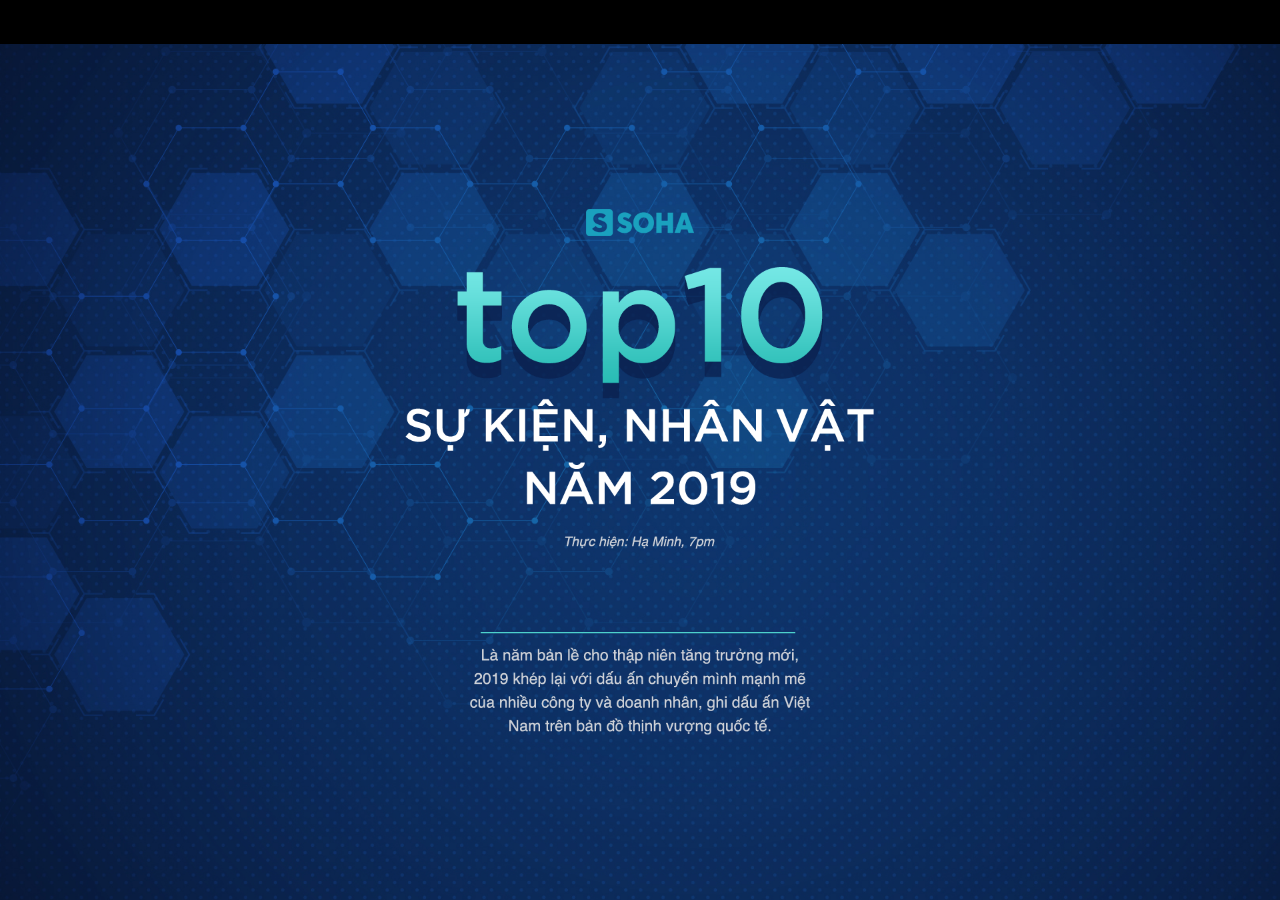
==== web/index.html @ 8410f2b3 "z" ====
<!DOCTYPE html>
<html lang="en">
<head>
    <meta charset="UTF-8">
    <meta name="viewport" content="width=device-width, initial-scale=1.0">
    <meta http-equiv="X-UA-Compatible" content="ie=edge">
    <title>Top 10 sự kiện, nhân vật năm 2019</title>
    <link rel="stylesheet" href="css/reset.css">
    <link rel="stylesheet" href="css/reset.css">
    <link rel="stylesheet" href="css/swiper.min.css">
    <link rel="stylesheet" href="css/style.css">
    <script src="js/jquery-3.3.1.min.js"></script>
    <script src="js/swiper.min.js"></script>
    <script>
        $(document).ready(function() {
            var mySwiper = new Swiper ('.swiper-container', {
                speed: 600,
                direction: 'vertical',
                mousewheel: true,
                effect: 'fade'
            })

            $('.emag-content').hover(function() {
                mySwiper.mousewheel.disable();
            }, function() {
                mySwiper.mousewheel.enable();
            })
        })
    </script>
</head>
<body>
    <div class="emag-wrapper">
        <div class="emag-background swiper-container">
            <div id="fullpage" class="swiper-wrapper">
                <div class="section emag-cover swiper-slide">
                    <div class="emag-contain">
                        <div class="emag-wrap">
                            <div class="emag-main">
                                <img src="images/logo.png" alt="" class="emag-logo">
                                <img src="images/title.png" alt="">
                                <img src="images/credit.png" alt="" class="emag-credit">
                                <img src="images/sapo.png" alt="" class="emag-sapo">
                            </div>
                        </div>
                    </div>
                </div>

                <div class="section swiper-slide">
                    <div class="emag-contain">
                        <div class="emag-wrap">
                            <div class="emag-main">
                                <div class="emag-left">
                                    <img src="images/img-1.jpg" alt="">
                                </div>

                                <div class="emag-right">
                                    <img src="images/title-1.png" alt="" class="emag-title">

                                    <div class="emag-content">
                                        <p>Tháng 3/2019, danh sách xếp hạng thường niên tỷ phú thế giới của tạp chí Forbes đã vinh danh ông Phạm Nhật Vượng là người Việt đầu tiên lọt top 200 người có tài sản lớn nhất thế giới, nắm trong tay 7,5 tỷ USD. Cho đến tháng 11/2019, tài sản của vị này đã chạm mốc 10 tỷ USD, dựa trên sở hữu trực tiếp 26% cổ phần Vingroup, 92% cổ phần Tập đoàn Đầu tư Việt Nam (đơn vị nắm 31,6% cổ phần VIC) và 49% cổ phần VinFast cùng cổ phần tại nhiều công ty khác.</p>

                                        <p>Vào những ngày cuối năm, ông Phạm Nhật Vượng bất ngờ chia sẻ trên Bloomberg về kế hoạch đầu tư 2 tỷ USD từ tài sản cá nhân cho dự án VinFast, trong đó có 10% cổ phần từ Vingroup mà ông sẽ bán. Ông thừa nhận VinFast sẽ không có lãi 5 năm do thị trường nội địa quá nhỏ và việc bán hàng tại thị trường nước ngoài mới là chìa khóa mang lại lợi nhuận, đặc biệt khi Vingroup dự chi tới gần 1 tỷ USD mỗi năm để bù lỗ cho dự án ô tô tham vọng này.</p>

                                        <p>Vượt qua nhiều khó khăn, năm 2019 cũng là năm đánh dấu sự chuyển mình đầy mạnh mẽ của công ty mà vị tỷ phú này sở hữu, trong chiến lược biến Vingroup từ một doanh nghiệp bất động sản thành tập đoàn Công nghệ - Công nghiệp – Dịch vụ hàng đầu Việt Nam. VinFast liên tiếp ra đời các mẫu xe, VinSmart thành lập nhà máy quy mô thế giới, Vinpearl Air thực hiện khoá đào tạo phi công đầu tiên… là những dấu ấn mang tên thương hiệu Vin nổi bật trong năm qua. Forbes cũng vinh danh tập đoàn của tỷ phú này là công ty tư nhân Việt Nam duy nhất vào top 2.000 công ty niêm yết lớn nhất thế giới năm 2019.</p>
                                    </div>
                                </div>
                            </div>
                        </div>
                    </div>
                </div>
            </div>
        </div>
    </div>
</body>
</html>
---- web/css/style.css ----
* {
    margin: 0;
    padding: 0;
    box-sizing: border-box;
}

/* width */
::-webkit-scrollbar {
  width: 6px;
}

/* Track */
::-webkit-scrollbar-track {
  box-shadow: inset 0 0 5px #e5e5e5; 
  border-radius: 3px;
}
 
/* Handle */
::-webkit-scrollbar-thumb {
  background: #c1c1c1; 
  border-radius: 3px;
}

/* Handle on hover */
::-webkit-scrollbar-thumb:hover {
  background: #c1c1c1; 
}

img {
    vertical-align: middle;
}
.emag-wrapper {
    padding-top: 44px;
    background-color: #000;
    height: 100vh;
}
.emag-background {
    background: url('../images/bg.jpg') no-repeat center;
    background-size: cover;
    height: 100%;
}
#fullpage {
    height: 100%;
}
.section {
    height: 100%!important;
    display: flex;
    display: -webkit-flex;
    justify-content: center;
    -webkit-justify-content: center;
    align-items: center;
    -webkit-align-items: center;
}
.emag-contain {
    width: 85.625vw;
    margin: 0 auto;
}
.emag-wrap {
    padding-bottom: 48%;
    position: relative;
    width: 100%;
}
.emag-main {
    position: absolute;
    top: 0;
    bottom: 0;
    left: 0;
    right: 0;
    background-color: #fff;
    display: flex;
    display: -webkit-flex;
}
.emag-cover .emag-main {
    background-color: transparent;
    flex-direction: column;
    -webkit-flex-direction: column;
    justify-content: space-between;
    -webkit-justify-content: space-between;
}
.emag-cover img {
    width: 100%;
}
.emag-logo {
    display: block;
    /* margin-bottom: 4vw; */
}
.emag-credit {
    display: block;
    /* margin-top: 2.96875vw; */
}
.emag-sapo {
    display: block;
    margin-top: 4vw;
}

.emag-left {
    min-width: 38.2603406%;
    width: 38.2603406%;
    height: 100%;
}
.emag-left img {
    width: 100%;
    height: 100%;
    object-fit: cover;
}

.emag-right {
    padding: 3.64583333vw;
    padding-left: 5.625vw;
    flex: 1;
    overflow: hidden;
    height: 100%;
}
.emag-right img {
    width: 100%;
}
.emag-content {
    font-family: 'Helvetica', 'Arial', sans-serif;
    font-size: 20px;
    line-height: 30px;
    margin-top: 30px;
    height: 52%;
    overflow-y: scroll;
    padding-right: 3.5vw;
}
.emag-content p {
    margin-bottom: 30px;
}

@media screen and (max-width: 1600px) {
    .emag-content {
        font-size: 16px;
        line-height: 24px;
    }
}
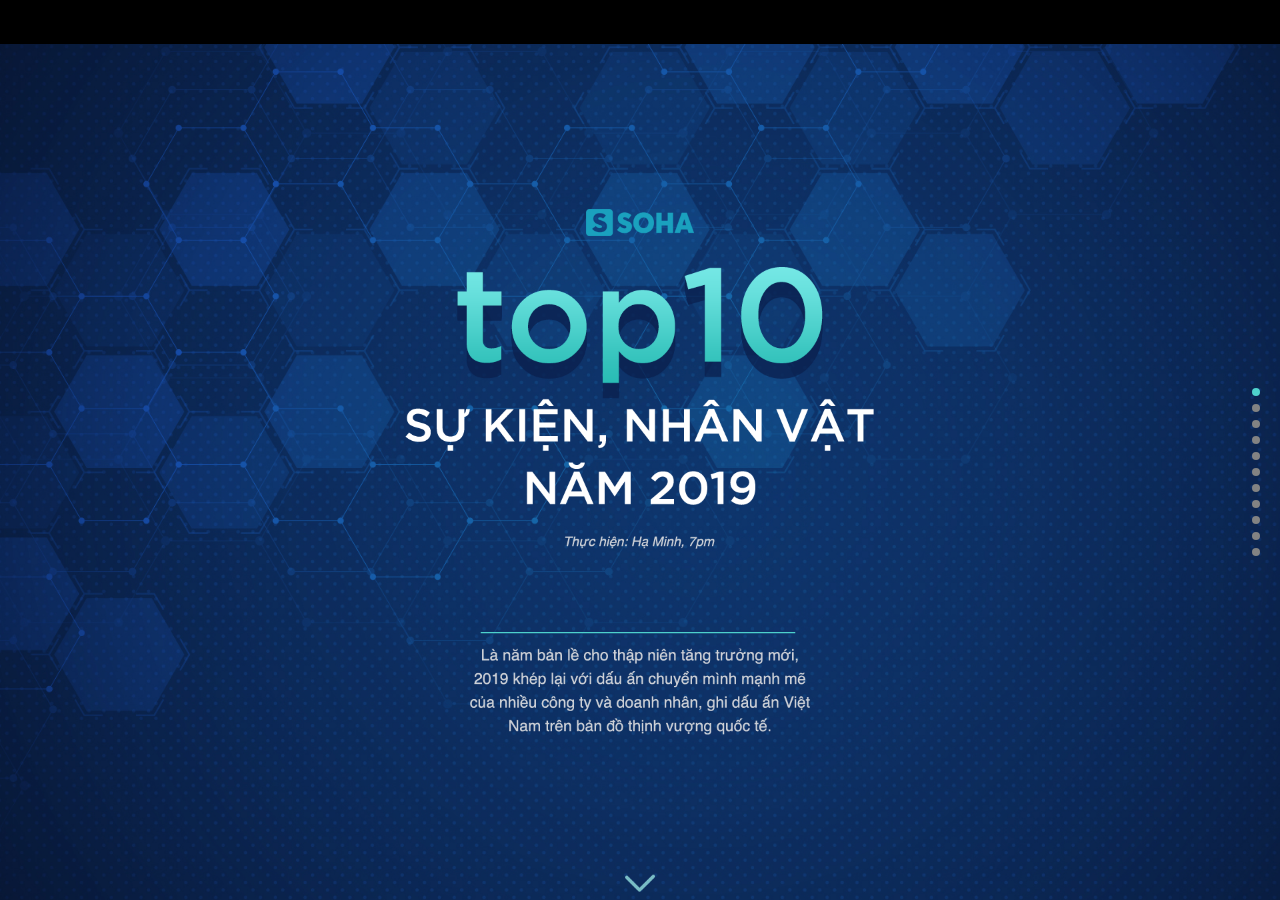
==== commit f95ab124: "z" ====
--- a/web/index.html
+++ b/web/index.html
@@ -6,7 +6,7 @@
     <meta http-equiv="X-UA-Compatible" content="ie=edge">
     <title>Top 10 sự kiện, nhân vật năm 2019</title>
     <link rel="stylesheet" href="css/reset.css">
-    <link rel="stylesheet" href="css/reset.css">
+    <link rel="stylesheet" href="css/fonts.css">
     <link rel="stylesheet" href="css/swiper.min.css">
     <link rel="stylesheet" href="css/style.css">
     <script src="js/jquery-3.3.1.min.js"></script>
@@ -15,21 +15,32 @@
         $(document).ready(function() {
             var mySwiper = new Swiper ('.swiper-container', {
                 speed: 600,
-                direction: 'vertical',
+                direction: 'horizontal',
                 mousewheel: true,
-                effect: 'fade'
+                effect: 'fade',
+                slidesPerView: 1,
+                pagination: {
+                    el: '.emag-paging',
+                    type: 'bullets'
+                }
             })
 
             $('.emag-content').hover(function() {
                 mySwiper.mousewheel.disable();
             }, function() {
                 mySwiper.mousewheel.enable();
+            })
+
+            $('.arrow').click(function() {
+                mySwiper.slideNext();
             })
         })
     </script>
 </head>
 <body>
     <div class="emag-wrapper">
+        <img src="images/arrow.png" alt="" class="arrow">
+
         <div class="emag-background swiper-container">
             <div id="fullpage" class="swiper-wrapper">
                 <div class="section emag-cover swiper-slide">
@@ -68,7 +79,231 @@
                         </div>
                     </div>
                 </div>
+
+                <div class="section swiper-slide">
+                    <div class="emag-contain">
+                        <div class="emag-wrap">
+                            <div class="emag-main">
+                                <div class="emag-left">
+                                    <img src="images/img-2.jpg" alt="">
+                                </div>
+
+                                <div class="emag-right">
+                                    <img src="images/title-2.png" alt="" class="emag-title">
+
+                                    <div class="emag-content">
+                                        <p>Diễn ra trong hai ngày 27 và 28/12/2019, Hội nghị thượng đỉnh Mỹ - Triều 2019 tại Hà Nội đã đánh dấu cuộc gặp lịch sử lần thứ hai giữa các nhà lãnh đạo cao cấp nhất của Mỹ và Triều Tiên. Sự kiện đã thu hút gần 3.000 phóng viên thế giới thuộc 200 hãng thông tấn tới từ 40 quốc gia và vùng lãnh thổ, cùng 500 phóng viên trong nước tới đưa tin.</p>
+
+                                        <p>Mặc dù không có thỏa thuận bằng văn bản nào được ký kết nhưng hội nghị diễn ra tại Việt Nam lần này là tiền đề, là bước nhảy quan trọng trong mối quan hệ giữa hai quốc gia, khi Chủ tịch Triều Tiên và Tổng thống Mỹ đã nhất trí tiếp tục các cuộc đối thoại trong tương lai.</p>
+
+                                        <p>Cả Triều Tiên và Mỹ đều đánh giá cao những gì đã làm được tại Hà Nội. Nếu hãng thông tấn nhà nước Triều Tiên KCNA chia sẻ rằng "Hai bên nhất trí giữ liên lạc chặt chẽ với nhau để phi hạt nhân hóa bán đảo Triều Tiên cũng như cho sự phát triển mang tính thời đại của mối quan hệ Triều Tiên - Mỹ trong tương lai”  thì phía Mỹ cũng đưa ra tuyên bố khẳng định hội nghị đã thành công, dù hai bên chưa đi tới thỏa thuận cuối cùng.</p>
+
+                                        <p>Với vai trò là nước chủ nhà, theo đánh giá của Thủ tướng Nguyễn Xuân Phúc, thành công của sự kiện đã đem lại vị thế mới, nâng tầm cao mới cho Việt Nam, là thông điệp mạnh mẽ đến cộng đồng quốc tế về sự vươn lên, sự sẵn sàng của Việt Nam trong việc phát huy hơn nữa vai trò xây dựng, tích cực đóng góp vào công việc chung của khu vực và thế giới với một tinh thần kiến tạo hòa bình...</p>
+                                    </div>
+                                </div>
+                            </div>
+                        </div>
+                    </div>
+                </div>
+
+                <div class="section swiper-slide">
+                    <div class="emag-contain">
+                        <div class="emag-wrap">
+                            <div class="emag-main">
+                                <div class="emag-left">
+                                    <img src="images/img-3.jpg" alt="">
+                                </div>
+
+                                <div class="emag-right">
+                                    <img src="images/title-3.png" alt="" class="emag-title">
+
+                                    <div class="emag-content">
+                                        <p>2019 đánh dấu là năm thành công của ngành ngân hàng Việt Nam, khi 87% nhà băng đều tăng trưởng lợi nhuận so với năm 2018. Trong số đó, Vietcombank là đơn vị đạt thành tích tốt nhất, với mức lợi nhuận trong 9 tháng đầu năm đạt kỷ lục, vượt 17.000 tỷ đồng, tăng 51% so với cùng kỳ năm 2018. Tổng tài sản của ngân hàng này sau quý III đạt hơn 1,15 triệu tỷ đồng, tổng huy động vốn là 998.247 tỷ đồng.</p>
+
+                                        <p>Đây cũng là năm cổ phiếu VCB đạt đỉnh cao trong lịch sử 10 năm lên sàn chứng khoán, vượt 90.000 đồng/đơn vị. So với thời điểm đầu năm 2018, cổ phiếu của VCB đã tăng khoảng 71% thị giá. Hiện, VCB cũng là công ty niêm yết có vốn hóa lớn thứ hai trên thị trường chứng khoán, đạt gần 319.000 tỷ đồng, chỉ xếp sau Vingroup.</p>
+
+                                        <p>Vietcombank xuất hiện ở vị trí thứ 17 trong danh sách 500 ngân hàng lớn và mạnh nhất khu vực do tạp chí The Asian Banker vinh danh năm 2019, với chỉ số sức mạnh 3,74 điểm trên tổng điểm 5, là ngân hàng có bảng cân đối kế toán mạnh nhất Việt Nam. Tháng 5/2019, Forbes xếp Vietcombank vào danh sách 2.000 công ty niêm yết lớn nhất toàn cầu, ở vị trí 1.096, dẫn đầu trong số 4 doanh nghiệp Việt Nam được vinh danh.</p>
+                                    </div>
+                                </div>
+                            </div>
+                        </div>
+                    </div>
+                </div>
+
+                <div class="section swiper-slide">
+                    <div class="emag-contain">
+                        <div class="emag-wrap">
+                            <div class="emag-main">
+                                <div class="emag-left">
+                                    <img src="images/img-4.jpg" alt="">
+                                </div>
+
+                                <div class="emag-right">
+                                    <img src="images/title-4.png" alt="" class="emag-title">
+
+                                    <div class="emag-content">
+                                        <p>Ngày 3/12/2019, Tập đoàn Vingroup (VIC) và Tập đoàn Masan (MSN) đã tạo nên cú bắt tay lịch sử trong ngành bán lẻ Việt Nam khi công bố thoả thuận nguyên tắc về việc hoán đổi cổ phần Công ty VinCommerce và Công ty VinEco, trong đó, Vingroup sẽ hoán đổi toàn bộ cổ phần trong VinCommerce thành cổ phần của Công ty mới sau sáp nhập. Masan Group sẽ nắm quyền kiểm soát hoạt động, Vingroup là cổ đông. Đây là lần đầu tiên ở Việt Nam, hai doanh nhân tỷ phú có tên trên bảng xếp hạng của Forbes thực hiện một thương vụ M&A.</p>
+
+                                        <p>Giá trị thương vụ chưa được tiết lộ nhưng mục địch đi đến thoả thuận đều được hai bên thống nhất là nhằm tối ưu hóa thế mạnh hoạt động của mỗi bên, đồng thời tạo nên một Tập đoàn Hàng tiêu dùng - Bán lẻ mới có sức cạnh tranh vượt trội và quy mô hàng đầu Việt Nam.</p>
+
+                                        <p>Phía Vingroup cũng không giấu động cơ buông tay khỏi ngành bán lẻ và nông nghiệp là để giải phóng nguồn lực cho hệ thống từ lãnh đạo đến quản trị để tập trung hết sức cho mảng Công nghệ và Công nghiệp. Trong khi đó, Masan được cho là sẽ tạo ra cánh tay nối dài để các sản phẩm tiêu dùng của hãng đến được tay người tiêu dùng với chi phí thấp nhất, đặc biệt hỗ trợ cho công ty về thịt Meatdeli của tỷ phú này trong tham vọng tỷ đô.</p>
+                                    </div>
+                                </div>
+                            </div>
+                        </div>
+                    </div>
+                </div>
+
+                <div class="section swiper-slide">
+                    <div class="emag-contain">
+                        <div class="emag-wrap">
+                            <div class="emag-main">
+                                <div class="emag-left">
+                                    <img src="images/img-5.jpg" alt="">
+                                </div>
+
+                                <div class="emag-right">
+                                    <img src="images/title-5.png" alt="" class="emag-title">
+
+                                    <div class="emag-content">
+                                        <p>Là quốc gia thứ 41 có bản quyền sản xuất và phát sóng chương trình về đầu tư khởi nghiệp, Shark Tank Việt Nam đã đi qua mùa thứ 3 với những thành công vượt trội. Vượt ra khỏi một chương trình thực tế thông thường, Shark Tank trở thành một trong những chương trình truyền hình quốc dân, nơi phổ cập kiến thức về kinh tế đồng thời truyền cảm hứng khởi nghiệp sâu rộng đến với các tầng lớp dân cư.</p>
+
+                                        <p>So với 2 mùa trước đó, mùa 3 lên sóng lận đận hơn và phải thay đổi một Shark khi tập đầu tiên còn chưa phát sóng, nhưng sau đó, chương trình này có sự bứt phá mạnh mẽ cả về tầm ảnh hưởng lẫn tính thực tiễn. Đã có khoảng 500 tỷ đồng được cam kết đầu tư trong bể cá mập mùa 3, con số gấp đôi so với mùa 2 và gấp 4 lần so với mùa 1. Cũng trong năm 2019, kỷ lục về màn gọi vốn cao nhất đã xuất hiện, cùng với nghi vấn về tay trong lần đầu tiên xuất hiện trên Shark Tank: Luxstay và 6 triệu USD.</p>
+
+                                        <p>Ngoài những hấp dẫn từ ghế Cá Mập, các thương vụ gọi vốn kịch tính, chương trình năm 2019 gây tiếng vang nhờ sự góp mặt đa dạng của các ứng viên đầu tư, từ doanh nhân, giáo sư, sinh viên, du học sinh, Việt kiều, cộng đồng LGBT hay các bà mẹ bỉm sữa… Hậu trường hóm hỉnh và các màn xuất khẩu thuật ngữ của nhà đầu tư tạo ra sự khác biệt lớn cho Shark Tank mùa 3.</p>
+                                    </div>
+                                </div>
+                            </div>
+                        </div>
+                    </div>
+                </div>
+
+                <div class="section swiper-slide">
+                    <div class="emag-contain">
+                        <div class="emag-wrap">
+                            <div class="emag-main">
+                                <div class="emag-left">
+                                    <img src="images/img-6.jpg" alt="">
+                                </div>
+
+                                <div class="emag-right">
+                                    <img src="images/title-6.png" alt="" class="emag-title">
+
+                                    <div class="emag-content">
+                                        <p>Nền tảng kết nối cho thuê homestay, căn hộ cao cấp và biệt thự nghỉ dưỡng Luxstay trở thành cái tên được nhắc đến nhiều nhất năm 2019 trong giới startup sau hàng loạt cú “hit” ấn tượng. Nhận 3 triệu USD từ các quỹ CyberAgent Ventures, Y1 Ventures hồi tháng 1/2019, Luxstay lại tiếp tục chứng tỏ sức hút của mình với các nhà đầu tư khi tiếp tục hoàn tất vòng gọi vốn Bridge trị giá 4,5 triệu USD từ 2 nhà đầu tư đến từ Hàn Quốc là GS Home Shopping (GS Shop) và Bon Angels vào tháng 5/2019.</p>
+
+                                        <p>Đến Shark Tank gọi vốn để thực hiện giấc mơ “kỳ lân”, Luxstay của Founder Nguyễn Văn Dũng đã nhận được cái gật đầu với cả ba nhà đầu tư Nguyễn Thanh Việt, Nguyễn Ngọc Thủy và Phạm Thanh Hưng, trở thành startup đầu tiên của Shark Tank được cam kết đầu tư lên đến 6 triệu USD, trong đó gồm 3 triệu USD pre-money và 3 triệu USD quyền mua round sau. Thương vụ này sau đó được nhắc đến với những nghi vấn về màn bắt tay trong của giám khảo và thí sinh, dù không thể phủ nhận sức nóng của startup này.</p>
+
+                                        <p>Tháng 11/2019, Luxstay bắt tay cùng “ông trùm” giải trí Sơn Tùng M-TP dưới pháp nhân M-TP Entertainment và một hợp đồng hợp tác chiến lược. Ngoài đầu tư tài chính, thương vụ này được hai bên kỳ vọng sẽ tạo ra sức mạnh truyền thông và gây ảnh hưởng tới giới trẻ.</p>
+                                    </div>
+                                </div>
+                            </div>
+                        </div>
+                    </div>
+                </div>
+
+                <div class="section swiper-slide">
+                    <div class="emag-contain">
+                        <div class="emag-wrap">
+                            <div class="emag-main">
+                                <div class="emag-left">
+                                    <img src="images/img-7.jpg" alt="">
+                                </div>
+
+                                <div class="emag-right">
+                                    <img src="images/title-7.png" alt="" class="emag-title">
+
+                                    <div class="emag-content">
+                                        <p>Trong thập kỷ thứ 3 của thế kỷ thứ 21, 5G trở thành công nghệ truyền dẫn không thể thiếu với bất cứ quốc gia nào, là dấu mốc quan trọng trong ngành viễn thông nói riêng và các ngành kinh tế khác nói chung. Tại Việt Nam, theo đánh giá của Cisco, chỉ trong vòng 5 năm, công nghệ 5G sẽ thu hút tối thiếu 6 triệu người dùng, tạo nên ảnh hưởng sâu rộng nên các ngành kinh tế và an sinh, từ sản xuất, vận tải, nông nghiệp, năng lượng đến y tế, giáo dục…</p>
+
+                                        <p>Mang theo kỳ vọng “với 5G, Việt Nam sẽ đi cùng thế giới”, rất nhiều doanh nghiệp công nghệ, viễn thông trong nước đã sớm khởi động cuộc đua làm chủ công nghệ, sản xuất thiết bị, phủ sóng viễn thông 5G, trong đó đi đầu là Viettel.</p>
+
+                                        <p>Là đại diện duy nhất của Việt Nam góp mặt trong danh sách 50 nhà mạng đầu tiên trên thế giới triển khai thành công công nghệ 5G, Tập đoàn Viễn thông - Quân đội Viettel đã sớm lắp đặt, tích hợp trạm 5G đầu tiên Việt Nam tại Hà Nội ngay từ tháng 4/2019. Sau 3 tháng triển khai, cuộc gọi 5G đầu tiên đã được thực hiện với tốc độ kết nối đạt 1,5-1,7Gbps.</p>
+
+                                        <p>Tháng 9/2019, Viettel hoàn thành tích hợp hạ tầng mạng lưới và phát sóng thử nghiệm thành công trạm 5G tại TP HCM, dự kiến sẽ sớm đưa công nghệ này vào khai thác thương mại từ năm 2020. Cùng với Viettel, MobiFone cũng triển khai thử nghiệm 5G tại 4 thành phố lớn gồm Hà Nội, Đà Nẵng, Hải Phòng và TP.HCM. Trong khi đó, Vingroup sẽ khánh thành nhà máy sản xuất smartphone sử dụng công nghệ 5G tại Khu Công nghệ cao Hòa Lạc trong năm 2020.</p>
+                                    </div>
+                                </div>
+                            </div>
+                        </div>
+                    </div>
+                </div>
+
+                <div class="section swiper-slide">
+                    <div class="emag-contain">
+                        <div class="emag-wrap">
+                            <div class="emag-main">
+                                <div class="emag-left">
+                                    <img src="images/img-8.jpg" alt="">
+                                </div>
+
+                                <div class="emag-right">
+                                    <img src="images/title-8.png" alt="" class="emag-title">
+
+                                    <div class="emag-content">
+                                        <p>DealStreetAsia trong một bản tin vào tháng 11/2019 cho biết SoftBank Vision Fund và quỹ GIC của Chính phủ Singapore đã rót tổng cộng 300 triệu USD vào VNLIFE - công ty mẹ của VNPAY. Sau khi hoàn tất thương vụ đầu tư này, VNPAY đã chính thức trở thành fintech “đình đám” nhất tại Việt Nam thời điểm hiện tại.</p>
+
+                                        <p>Được thành lập vào tháng 3/2007, VNPAY là giải pháp thanh toán cho phép khách hàng sử dụng tính năng QR Pay được tích hợp sẵn trong ứng dụng mobile banking của các ngân hàng trên điện thoại di động và quét mã VNPAY để thanh toán giao dịch.</p>
+
+                                        <p>Nền tảng này có liên kết với hơn 40 ngân hàng đang hoạt động tại Việt Nam, 5 công ty viễn thông, 20.000 đối tác doanh nghiệp, sở hữu hơn 10 triệu khách hàng cùng 23.000 điểm chấp nhận thanh toán trên toàn quốc, trong số đó có thể kể tới hàng loạt thương hiệu lớn như Vietnam Airlines, Vietjet Air, Mobifone, FPT, Redsun ITI, Canifa, GenViet, Eva de Eva…</p>
+                                    </div>
+                                </div>
+                            </div>
+                        </div>
+                    </div>
+                </div>
+
+                <div class="section swiper-slide">
+                    <div class="emag-contain">
+                        <div class="emag-wrap">
+                            <div class="emag-main">
+                                <div class="emag-left">
+                                    <img src="images/img-9.jpg" alt="">
+                                </div>
+
+                                <div class="emag-right">
+                                    <img src="images/title-9.png" alt="" class="emag-title">
+
+                                    <div class="emag-content">
+                                        <p>Tháng 1/2019, sau hơn 1 năm thành lập và hai lần lỡ hẹn, Bamboo Airways thực hiện chuyến bay thương mại đầu tiên từ TP HCM  đi Hà Nội, và trở thành hãng hàng không thứ 5 chính thức tham gia vào thị trường bay nội địa và quốc tế của Việt Nam.</p>
+
+                                        <p>Bamboo Airways định vị thương hiệu là hãng hàng không 5 sao nhưng lại hoạt động theo mô hình Hybrid - kết hợp giữa hàng không truyền thống và hàng không giá rẻ, kinh doanh trên ba hạng vé gồm phổ thông, phổ thông linh hoạt, thương gia. Tất cả các hạng vé đều có suất ăn nóng hoặc ăn nhẹ tuỳ theo từng hành trình và theo mùa – được xem là điểm khác biệt so với các hãng hàng không giá rẻ nội địa như Vietjet, Jetstar.</p>
+
+                                        <p>Trước và sau khi có chuyến bay đầu tiên, hãng hàng không này đã liên tiếp đàm phán và ký kết mua hàng loạt các loại máy bay hiện đại, thân rộng, với thỏa thuận dành cho cả 2 nhà cung cấp máy bay lớn nhất thế giới là Boeing và Airbus. Theo công bố, hãng hiện sở hữu 20 máy bay và sẽ sớm đạt con số 30 máy bay – mức đủ để một hãng hàng không bắt đầu có lãi vào đầu năm 2020.</p>
+
+                                        <p>Cũng theo kế hoạch này, cổ phiếu của Bamboo Airways sẽ được IPO vào năm 2020, với giá bán ban đầu dự kiến không thấp hơn 50.000 đồng. Hãng hàng không này cũng không giấu tham vọng sẽ có đường bay thẳng tới Mỹ trong thời gian tới, điều mà Vietnam Airlines cũng chưa làm được trong suốt gần một thập kỷ qua.</p>
+                                    </div>
+                                </div>
+                            </div>
+                        </div>
+                    </div>
+                </div>
+
+                <div class="section swiper-slide">
+                    <div class="emag-contain">
+                        <div class="emag-wrap">
+                            <div class="emag-main">
+                                <div class="emag-left">
+                                    <img src="images/img-10.jpg" alt="">
+                                </div>
+
+                                <div class="emag-right">
+                                    <img src="images/title-10.png" alt="" class="emag-title">
+
+                                    <div class="emag-content">
+                                        <p>Năm 2019 được xem là năm vinh danh của Võ Trọng Nghĩa và các công trình mang tinh thần “Xanh” của ông trên toàn thế giới. Vào tháng 5, vượt qua hàng trăm công trình trên toàn thế giới nộp giải thưởng, 3 công trình của công ty Võ Trọng Nghĩa Architects là Bamboo Stalactite Pavilion, Breathing House, Nocenco Café đã vinh dự được nhận giải thưởng Kiến trúc xanh 2019 - một trong những giải thưởng quan trọng và lâu đời nhất trên thế giới về lĩnh vực thiết kế xanh.</p>
+
+                                        <p>Đến tháng 10, Võ Trọng Nghĩa tiếp tục đoạt “Giải vàng” cho hạng mục công trình công cộng với “Castaway Island Resort”, đánh dấu năm thứ 7 liên tiếp, các công trình của ông được vinh danh ở vị trí cao nhất tại giải thưởng này. Tháng 11/2019, Dezeen Awards - Architect of the year – gọi tên Võ Trọng Nghĩa, và ông trở thành kiến trúc sư tiêu biểu trên toàn thế giớn do Dezeen - tạp chí chuyên về kiến trúc, nội thất, thiết kế hàng đầu thế giới – bình chọn.</p>
+
+                                        <p>Cùng với các giải thưởng danh tiếng, cuộc sống tu thiền của kiến trúc sư tài năng này cũng được giới truyền thông chú ý. Ông tu tập cùng vợ con trong nhiều năm tại Myanmar, thực hành giữ giới và hành thiền – điều mà ông cho rằng quan trọng hơn nhiều so với việc làm kiến trúc.</p>
+                                    </div>
+                                </div>
+                            </div>
+                        </div>
+                    </div>
+                </div>
             </div>
+
+            <div class="emag-paging"></div>
         </div>
     </div>
 </body>
--- a/web/css/fonts.css
+++ b/web/css/fonts.css
@@ -0,0 +1,5 @@
+@font-face {
+    font-family: 'Gotham';
+    src: url('../fonts/Gotham.ttf') format('truetype');
+    font-weight: 400;
+}--- a/web/css/style.css
+++ b/web/css/style.css
@@ -43,7 +43,7 @@
     height: 100%;
 }
 .section {
-    height: 100%!important;
+    height: 100%;
     display: flex;
     display: -webkit-flex;
     justify-content: center;
@@ -94,8 +94,8 @@
 }
 
 .emag-left {
-    min-width: 38.2603406%;
-    width: 38.2603406%;
+    min-width: 33.2603406%;
+    width: 33.2603406%;
     height: 100%;
 }
 .emag-left img {
@@ -126,6 +126,40 @@
 .emag-content p {
     margin-bottom: 30px;
 }
+.arrow {
+    position: absolute;
+    bottom: 0;
+    z-index: 1003;
+    height: 1.3vw;
+    left: 50%;
+    transform: translate(-50%, -50%);
+    -webkit-transform: translate(-50%, -50%);
+    -moz-transform: translate(-50%, -50%);
+    -o-transform: translate(-50%, -50%);
+    cursor: pointer;
+}
+.emag-paging {
+    position: absolute;
+    right: 20px;
+    left: unset!important;
+    bottom: unset!important;
+    width: auto!important;
+    top: 50%;
+    z-index: 1003;
+    transform: translate(0, -50%);
+    -webkit-transform: translate(0, -50%);
+    -moz-transform: translate(0, -50%);
+    -o-transform: translate(0, -50%);
+}
+.swiper-pagination-bullet {
+    display: block;
+    margin: 8px 0!important;
+    background-color: #838383;
+    opacity: 1;
+}
+.swiper-pagination-bullet-active {
+    background-color: #4fd2cd;
+}
 
 @media screen and (max-width: 1600px) {
     .emag-content {
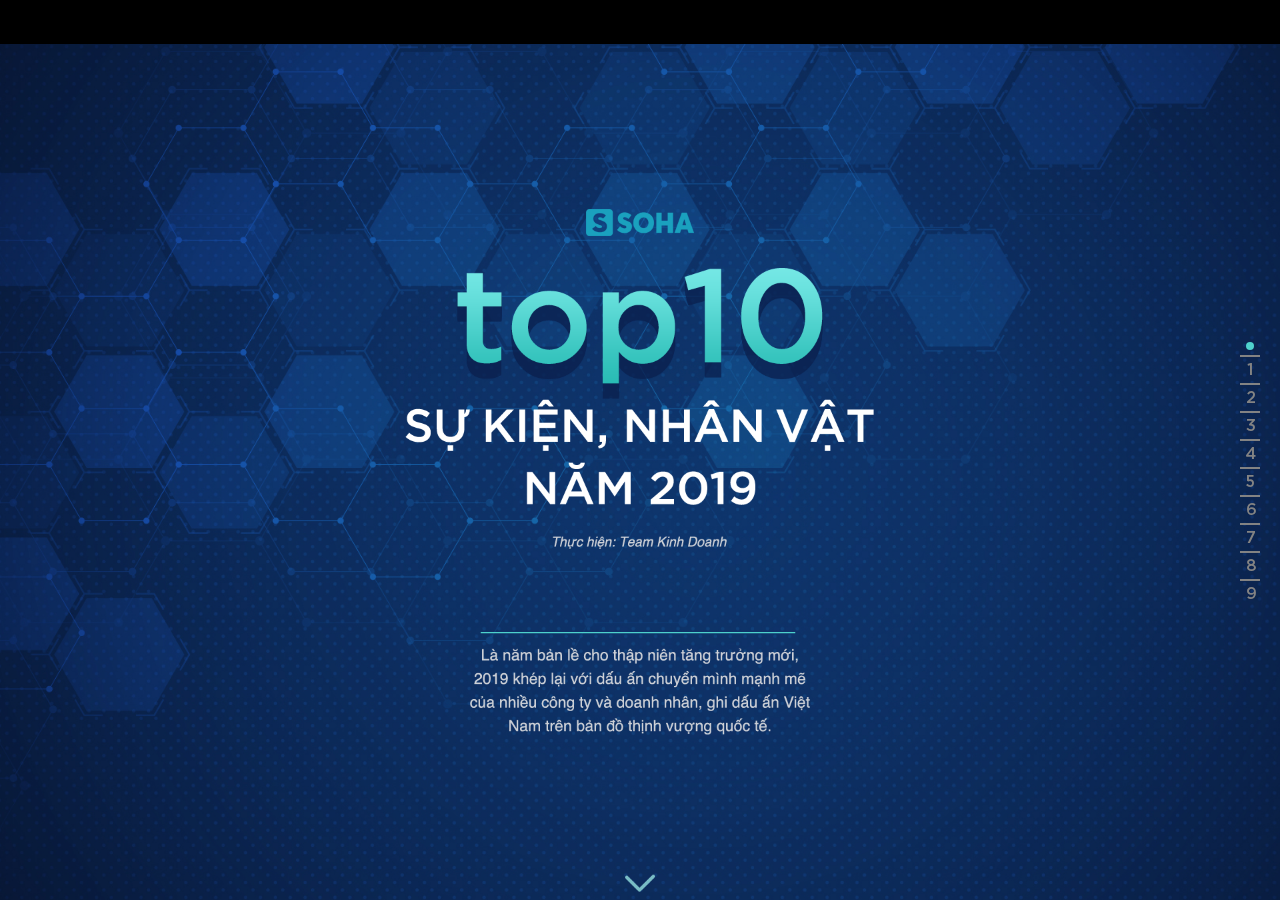
==== commit 41b6373f: "z" ====
--- a/web/index.html
+++ b/web/index.html
@@ -8,9 +8,11 @@
     <link rel="stylesheet" href="css/reset.css">
     <link rel="stylesheet" href="css/fonts.css">
     <link rel="stylesheet" href="css/swiper.min.css">
+    <link rel="stylesheet" href="css/animate.css">
     <link rel="stylesheet" href="css/style.css">
     <script src="js/jquery-3.3.1.min.js"></script>
     <script src="js/swiper.min.js"></script>
+    <script src="js/wow.min.js"></script>
     <script>
         $(document).ready(function() {
             var mySwiper = new Swiper ('.swiper-container', {
@@ -19,11 +21,9 @@
                 mousewheel: true,
                 effect: 'fade',
                 slidesPerView: 1,
-                pagination: {
-                    el: '.emag-paging',
-                    type: 'bullets'
-                }
             })
+
+            new WOW().init();
 
             $('.emag-content').hover(function() {
                 mySwiper.mousewheel.disable();
@@ -33,6 +33,13 @@
 
             $('.arrow').click(function() {
                 mySwiper.slideNext();
+            })
+
+            $('.emag-paging li').click(function() {
+                var index = $(this).index();
+                mySwiper.slideTo(index);
+                $('.emag-paging li').removeClass('active');
+                $(this).addClass('active');
             })
         })
     </script>
@@ -41,16 +48,16 @@
     <div class="emag-wrapper">
         <img src="images/arrow.png" alt="" class="arrow">
 
-        <div class="emag-background swiper-container">
+        <ul class="emag-background swiper-container">
             <div id="fullpage" class="swiper-wrapper">
                 <div class="section emag-cover swiper-slide">
                     <div class="emag-contain">
                         <div class="emag-wrap">
                             <div class="emag-main">
                                 <img src="images/logo.png" alt="" class="emag-logo">
-                                <img src="images/title.png" alt="">
-                                <img src="images/credit.png" alt="" class="emag-credit">
-                                <img src="images/sapo.png" alt="" class="emag-sapo">
+                                <img src="images/title.png" alt="" class="wow fadeIn" data-wow-duration="1s">
+                                <img src="images/credit.png" alt=""  class="wow fadeIn" data-wow-duration="1s">
+                                <img src="images/sapo.png" alt="" class="emag-sapo wow fadeInUp" data-wow-duration="1s" data-wow-delay="0.6s">
                             </div>
                         </div>
                     </div>
@@ -303,7 +310,18 @@
                 </div>
             </div>
 
-            <div class="emag-paging"></div>
+            <ul class="emag-paging">
+                <li class="active"><span></span></li>
+                <li>1</li>
+                <li>2</li>
+                <li>3</li>
+                <li>4</li>
+                <li>5</li>
+                <li>6</li>
+                <li>7</li>
+                <li>8</li>
+                <li>9</li>
+            </ul>
         </div>
     </div>
 </body>
--- a/web/css/fonts.css
+++ b/web/css/fonts.css
@@ -2,4 +2,9 @@
     font-family: 'Gotham';
     src: url('../fonts/Gotham.ttf') format('truetype');
     font-weight: 400;
+}
+@font-face {
+    font-family: 'Helvetica';
+    src: url('../fonts/Helvetica.ttf') format('truetype');
+    font-weight: 400;
 }--- a/web/css/style.css
+++ b/web/css/style.css
@@ -137,6 +137,10 @@
     -moz-transform: translate(-50%, -50%);
     -o-transform: translate(-50%, -50%);
     cursor: pointer;
+    animation: arrow 2s infinite;
+    -moz-animation: arrow 2s infinite;
+    -webkit-animation: arrow 2s infinite;
+    -o-animation: arrow 2s infinite;
 }
 .emag-paging {
     position: absolute;
@@ -150,14 +154,31 @@
     -webkit-transform: translate(0, -50%);
     -moz-transform: translate(0, -50%);
     -o-transform: translate(0, -50%);
-}
-.swiper-pagination-bullet {
-    display: block;
-    margin: 8px 0!important;
+    color: #838383;
+    font-family: 'Gotham', sans-serif;
+}
+.emag-paging li {
+    min-width: 20px;
+    text-align: center;
+    padding: 5px 0;
+    border-top: solid 2px #838383;
+    cursor: pointer;
+}
+.emag-paging li:first-child {
+    border-top: none;
+}
+.emag-paging li span {
+    display: block;
+    height: 8px;
+    width: 8px;
+    border-radius: 50%;
     background-color: #838383;
-    opacity: 1;
-}
-.swiper-pagination-bullet-active {
+    margin: 0 auto;
+}
+.emag-paging li.active {
+    color: #4fd2cd;
+}
+.emag-paging li.active span {
     background-color: #4fd2cd;
 }
 
@@ -166,4 +187,38 @@
         font-size: 16px;
         line-height: 24px;
     }
+}
+
+@keyframes arrow {
+    0% {
+        bottom: 10px;
+    }
+    50% {
+        bottom: 0px;
+    }
+    100% {
+        bottom: 10px;
+    }
+}
+@-webkit-keyframes arrow {
+    0% {
+        bottom: 10px;
+    }
+    50% {
+        bottom: 0px;
+    }
+    100% {
+        bottom: 10px;
+    }
+}
+@-moz-keyframes arrow {
+    0% {
+        bottom: 10px;
+    }
+    50% {
+        bottom: 0px;
+    }
+    100% {
+        bottom: 10px;
+    }
 }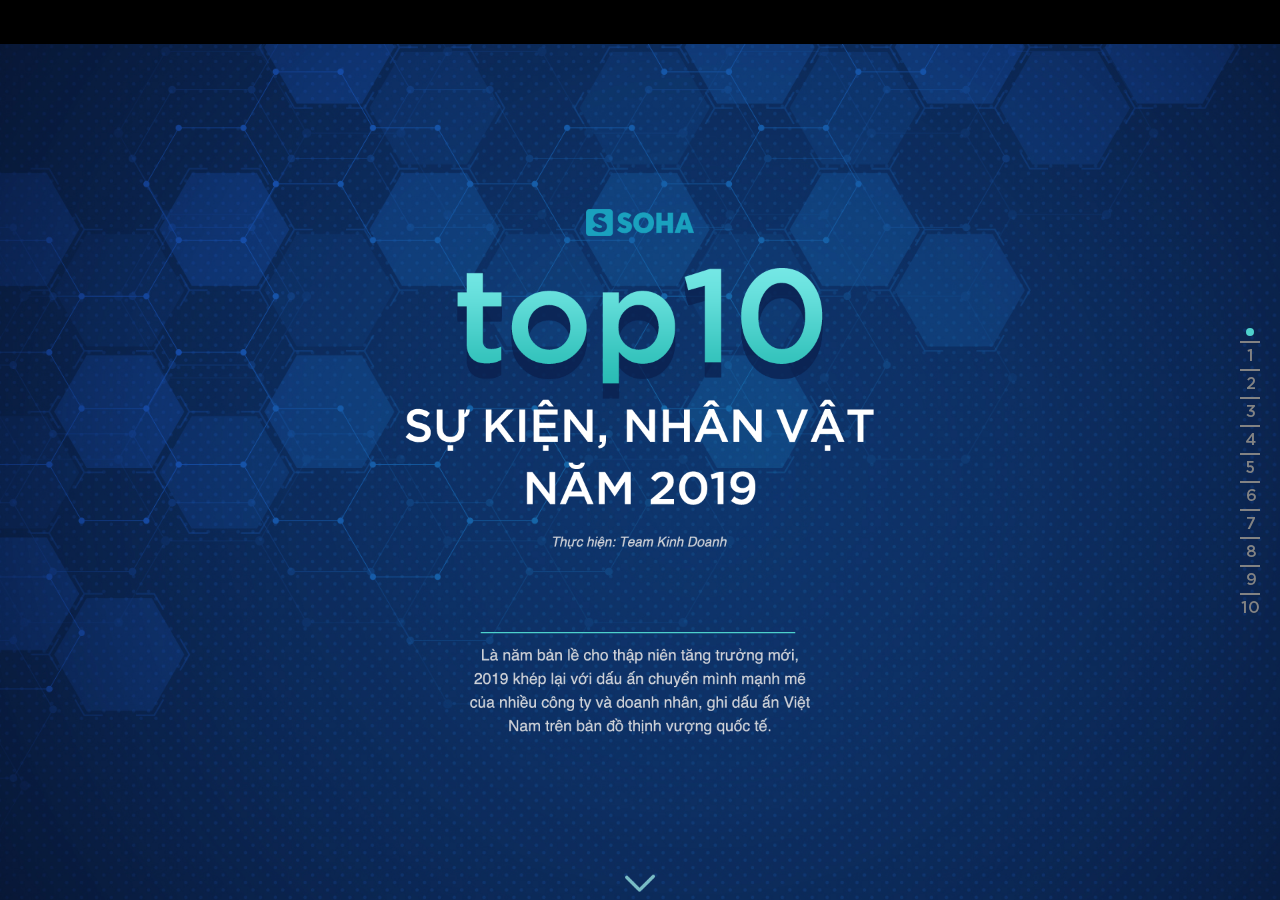
==== commit 1d0961a4: "z" ====
--- a/web/index.html
+++ b/web/index.html
@@ -23,6 +23,15 @@
                 slidesPerView: 1,
             })
 
+            mySwiper.on('slideNextTransitionStart', function() {
+                $('.emag-paging li').removeClass('active');
+                $('.emag-paging li').eq(mySwiper.activeIndex).addClass('active');
+            })
+            mySwiper.on('slidePrevTransitionStart', function() {
+                $('.emag-paging li').removeClass('active');
+                $('.emag-paging li').eq(mySwiper.activeIndex).addClass('active');
+            })
+
             new WOW().init();
 
             $('.emag-content').hover(function() {
@@ -277,7 +286,7 @@
 
                                         <p>Trước và sau khi có chuyến bay đầu tiên, hãng hàng không này đã liên tiếp đàm phán và ký kết mua hàng loạt các loại máy bay hiện đại, thân rộng, với thỏa thuận dành cho cả 2 nhà cung cấp máy bay lớn nhất thế giới là Boeing và Airbus. Theo công bố, hãng hiện sở hữu 20 máy bay và sẽ sớm đạt con số 30 máy bay – mức đủ để một hãng hàng không bắt đầu có lãi vào đầu năm 2020.</p>
 
-                                        <p>Cũng theo kế hoạch này, cổ phiếu của Bamboo Airways sẽ được IPO vào năm 2020, với giá bán ban đầu dự kiến không thấp hơn 50.000 đồng. Hãng hàng không này cũng không giấu tham vọng sẽ có đường bay thẳng tới Mỹ trong thời gian tới, điều mà Vietnam Airlines cũng chưa làm được trong suốt gần một thập kỷ qua.</p>
+                                        <p>Cũng theo kế hoạch này, cổ phiếu của Bamboo Airways sẽ được IPO vào năm 2020, với giá bán ban đầu dự kiến không thấp hơn 60.000 đồng. Hãng hàng không này cũng không giấu tham vọng sẽ có đường bay thẳng tới Mỹ trong thời gian tới, điều mà Vietnam Airlines cũng chưa làm được trong suốt gần một thập kỷ qua.</p>
                                     </div>
                                 </div>
                             </div>
@@ -321,6 +330,7 @@
                 <li>7</li>
                 <li>8</li>
                 <li>9</li>
+                <li>10</li>
             </ul>
         </div>
     </div>
--- a/web/css/style.css
+++ b/web/css/style.css
@@ -129,7 +129,7 @@
 .arrow {
     position: absolute;
     bottom: 0;
-    z-index: 1003;
+    z-index: 99999;
     height: 1.3vw;
     left: 50%;
     transform: translate(-50%, -50%);
